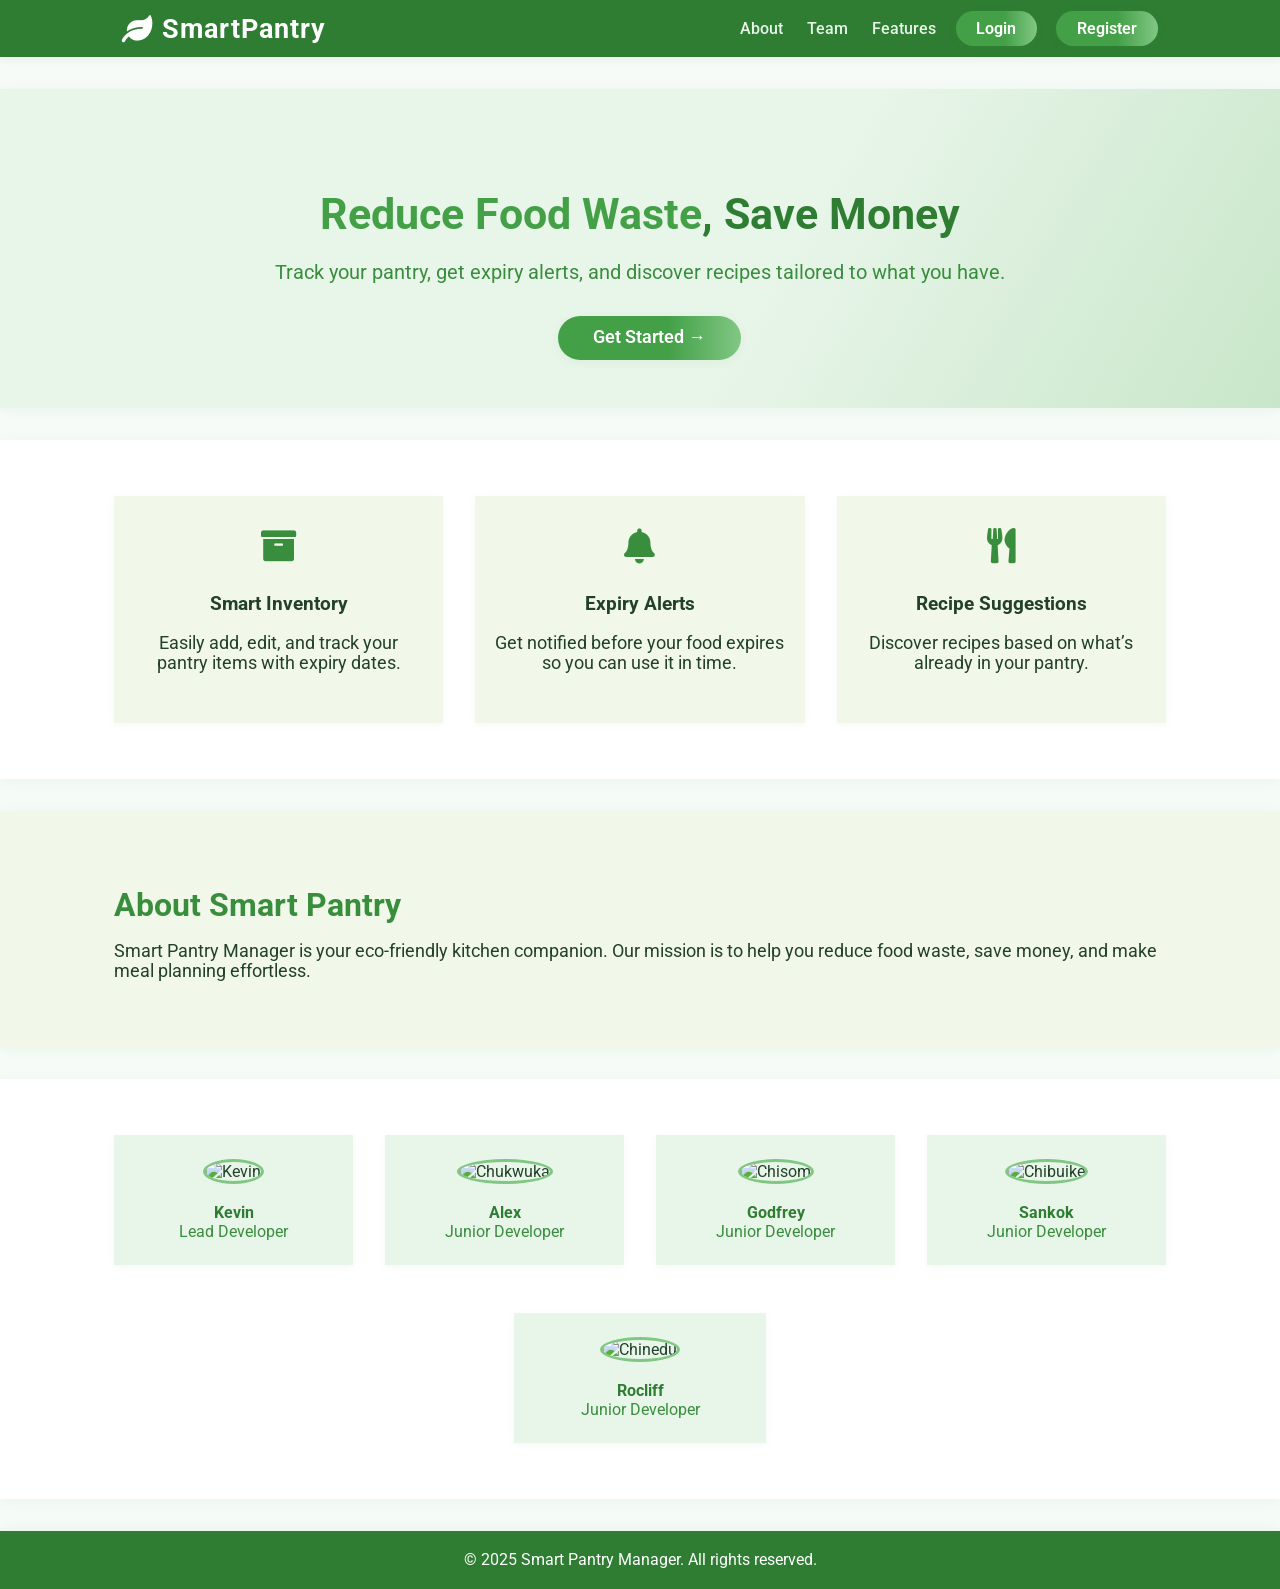
==== index.html @ 41679a23 "added code to landing page and styling" ====
<!DOCTYPE html>
<html lang="en">
<head>
  <meta charset="UTF-8">
  <meta name="viewport" content="width=device-width, initial-scale=1.0">
  <title>Smart Pantry Manager</title>
  <link rel="stylesheet" href="styles.css">
  <!-- Google Fonts and Font Awesome for icons -->
  <link rel="stylesheet" href="https://cdnjs.cloudflare.com/ajax/libs/font-awesome/5.15.3/css/all.min.css">
  <link href="https://fonts.googleapis.com/css2?family=Roboto:wght@400;500;700&display=swap" rel="stylesheet">
</head>
<body>
  <!-- Sticky Navbar -->
  <nav class="navbar">
    <div class="container">
      <a href="#" class="logo"><i class="fas fa-leaf"></i> SmartPantry</a>
      <div class="nav-links">
        <a href="#about">About</a>
        <a href="#team">Team</a>
        <a href="#features">Features</a>
        <a href="login.html" class="button login-link">Login</a>
        <a href="register.html" class="button register-link">Register</a>
      </div>
    </div>
  </nav>

  <!-- Hero Section with Call To Action -->
  <section class="hero">
    <div class="container">
      <h1><span class="accent-green">Reduce Food Waste</span>, Save Money</h1>
      <p>Track your pantry, get expiry alerts, and discover recipes tailored to what you have.</p>
      <a href="register.html" class="button cta-button">Get Started &rarr;</a>
    </div>
  </section>

  <!-- Features Section -->
  <section id="features" class="section">
    <div class="container features-flex">
      <div class="feature-card">
        <i class="fas fa-archive feature-icon"></i>
        <h3>Smart Inventory</h3>
        <p>Easily add, edit, and track your pantry items with expiry dates.</p>
      </div>
      <div class="feature-card">
        <i class="fas fa-bell feature-icon"></i>
        <h3>Expiry Alerts</h3>
        <p>Get notified before your food expires so you can use it in time.</p>
      </div>
      <div class="feature-card">
        <i class="fas fa-utensils feature-icon"></i>
        <h3>Recipe Suggestions</h3>
        <p>Discover recipes based on what’s already in your pantry.</p>
      </div>
    </div>
  </section>

  <!-- About Section -->
  <section id="about" class="section">
    <div class="container">
      <h2>About Smart Pantry</h2>
      <p>
        Smart Pantry Manager is your eco-friendly kitchen companion. Our mission is to help you reduce food waste, save money, and make meal planning effortless.
      </p>
    </div>
  </section>

  <!-- Team Section -->
  <section id="team" class="section">
    <div class="container team-flex">
      <div class="team-member">
        <img src="https://randomuser.me/api/portraits/men/11.jpg" alt="Kevin">
        <h4>Kevin</h4>
        <p>Lead Developer</p>
      </div>
      <div class="team-member">
        <img src="https://randomuser.me/api/portraits/men/12.jpg" alt="Chukwuka">
        <h4>Alex</h4>
        <p>Junior Developer</p>
      </div>
      <div class="team-member">
        <img src="https://randomuser.me/api/portraits/men/13.jpg" alt="Chisom">
        <h4>Godfrey</h4>
        <p>Junior Developer</p>
      </div>
      <div class="team-member">
        <img src="https://randomuser.me/api/portraits/men/14.jpg" alt="Chibuike">
        <h4>Sankok</h4>
        <p>Junior Developer</p>
      </div>
      <div class="team-member">
        <img src="https://randomuser.me/api/portraits/men/15.jpg" alt="Chinedu">
        <h4>Rocliff</h4>
        <p>Junior Developer</p>
      </div>
    </div>
  </section>

  <!-- Footer -->
  <footer class="footer">
    <div class="container">
      <span>&copy; 2025 Smart Pantry Manager. All rights reserved.</span>
    </div>
  </footer>
</body>
</html>
---- styles.css ----
/* Base styles */
body {
  font-family: 'Roboto', Arial, sans-serif;
  margin: 0;
  background: #f6fbf7;
  color: #23402a;
}

.accent-green {
  color: #43a047;
}

/* Navbar */
.navbar {
  position: sticky;
  top: 0;
  background: #2e7d32;
  color: #fff;
  box-shadow: 0 2px 8px rgba(44, 62, 80, 0.07);
  z-index: 100;
  margin-top: 0;
  border-radius: 0;
}

.navbar .container {
  display: flex;
  align-items: center;
  justify-content: space-between;
  padding: 0.7rem 2rem;
}

.logo {
  font-size: 1.7rem;
  font-weight: 700;
  color: #fff;
  text-decoration: none;
  letter-spacing: 1px;
  display: flex;
  align-items: center;
  gap: 0.5rem;
}

.nav-links {
  display: flex;
  align-items: center;
}

.nav-links a {
  color: #e8f5e9;
  text-decoration: none;
  margin-left: 1.5rem;
  font-weight: 500;
  transition: color 0.2s;
}

.nav-links a:hover {
  color: #b2dfdb;
}

.nav-links .button,
.button {
  background: linear-gradient(90deg, #43a047 60%, #81c784 100%);
  color: #fff !important;
  border: none;
  border-radius: 24px;
  padding: 0.5rem 1.3rem;
  margin-left: 1.2rem;
  font-weight: 600;
  box-shadow: 0 2px 8px rgba(67, 160, 71, 0.08);
  transition: background 0.2s, box-shadow 0.2s;
  text-decoration: none;
  display: inline-block;
}

.nav-links .button:hover,
.button:hover {
  background: linear-gradient(90deg, #388e3c 60%, #66bb6a 100%);
  box-shadow: 0 4px 16px rgba(67, 160, 71, 0.15);
  color: #fff !important;
}

/* Hero Section */
.hero {
  background: linear-gradient(120deg, #e8f5e9 60%, #c8e6c9 100%);
  padding: 4rem 0 3rem 0;
  text-align: center;
  margin-top: 2rem;
  box-shadow: 0 2px 12px rgba(67, 160, 71, 0.07);
  border-radius: 0;
}

.hero h1 {
  font-size: 2.7rem;
  font-weight: 700;
  color: #2e7d32;
  margin-bottom: 1rem;
}

.hero p {
  font-size: 1.25rem;
  color: #388e3c;
  margin-bottom: 2rem;
}

.cta-button {
  font-size: 1.1rem;
  padding: 0.7rem 2.2rem;
}

/* Features Section */
.features-flex {
  display: flex;
  flex-wrap: wrap;
  gap: 2rem;
  justify-content: space-between;
  align-items: stretch;
}

.feature-card {
  flex: 1;
  min-width: 220px;
  background: #f1f8e9;
  border-radius: 0;
  padding: 2rem 1.2rem;
  margin: 0.5rem 0;
  box-shadow: 0 2px 8px rgba(67, 160, 71, 0.06);
  text-align: center;
  transition: box-shadow 0.2s;
}

.feature-card:hover {
  box-shadow: 0 6px 24px rgba(67, 160, 71, 0.13);
}

.feature-icon {
  font-size: 2.2rem;
  color: #388e3c;
  margin-bottom: 0.7rem;
}

/* Section Styles */
.section {
  padding: 3rem 0;
  background: #fff;
  box-shadow: 0 2px 12px rgba(67, 160, 71, 0.07);
  border-radius: 0;
  margin: 2rem 0;
}

.section:nth-child(even) {
  background: #f1f8e9;
}

.section h2 {
  color: #388e3c;
  font-size: 2rem;
  margin-bottom: 0.7rem;
}

.section p {
  color: #23402a;
  font-size: 1.1rem;
}

/* Team Section */
.team-flex {
  display: flex;
  gap: 2rem;
  flex-wrap: wrap;
  justify-content: center;
  align-items: flex-start;
}

.team-member {
  flex: 1;
  min-width: 180px;
  max-width: 220px;
  background: #e8f5e9;
  border-radius: 0;
  text-align: center;
  padding: 1.5rem 1rem;
  margin: 0.5rem 0;
  box-shadow: 0 2px 8px rgba(67, 160, 71, 0.06);
}

.team-member img {
  width: 80px;
  border-radius: 50%;
  border: 3px solid #81c784;
  margin-bottom: 0.7rem;
}

.team-member h4 {
  margin: 0.5rem 0 0 0;
  color: #2e7d32;
}

.team-member p {
  margin: 0;
  color: #388e3c;
  font-size: 1rem;
}

/* Footer */
.footer {
  background: #2e7d32;
  color: #fff;
  text-align: center;
  padding: 1.2rem 0;
  margin-top: 2rem;
  border-radius: 0;
  box-shadow: 0 -2px 12px rgba(67, 160, 71, 0.07);
}

/* Container Utility */
.container {
  max-width: 1100px;
  margin: 0 auto;
  padding: 0 1.5rem;
  /* Add a little vertical spacing between containers */
  box-sizing: border-box;
}

/* Responsive */
@media (max-width: 900px) {
  .features-flex,
  .team-flex {
    flex-direction: column;
    gap: 1.5rem;
  }
}

@media (max-width: 700px) {
  .navbar .container,
  .container {
    flex-direction: column;
    align-items: flex-start;
    padding: 0.7rem 1rem;
  }
  .nav-links {
    margin-top: 0.7rem;
    flex-direction: column;
    gap: 0.5rem;
  }
  .hero h1 {
    font-size: 2rem;
  }
  .section h2 {
    font-size: 1.3rem;
  }
}
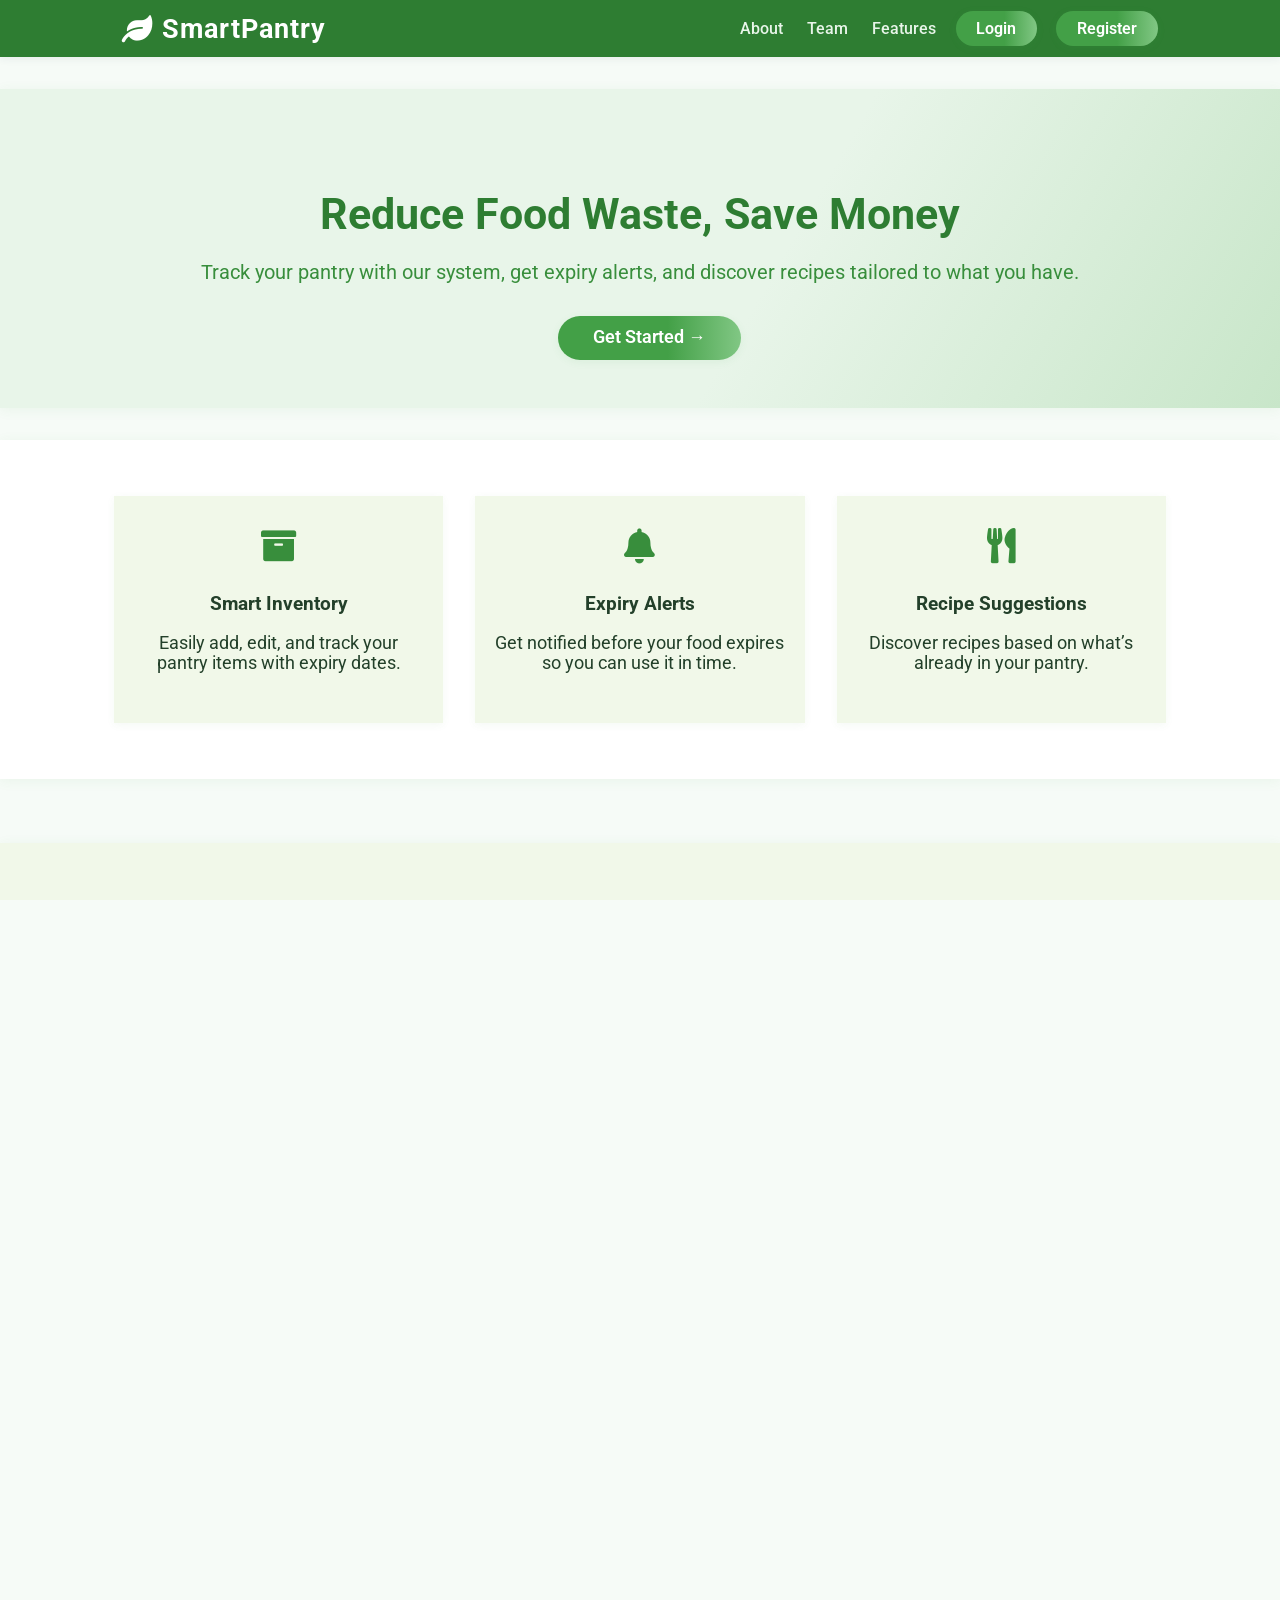
==== commit 754db518: "Minor tweaks" ====
--- a/index.html
+++ b/index.html
@@ -28,7 +28,7 @@
   <section class="hero">
     <div class="container">
       <h1><span class="accent-green">Reduce Food Waste</span>, Save Money</h1>
-      <p>Track your pantry, get expiry alerts, and discover recipes tailored to what you have.</p>
+      <p>Track your pantry with our system, get expiry alerts, and discover recipes tailored to what you have.</p>
       <a href="register.html" class="button cta-button">Get Started &rarr;</a>
     </div>
   </section>
--- a/styles.css
+++ b/styles.css
@@ -1,4 +1,12 @@
-/* Base styles */
+/* === General Styles (Affects all pages: index.html, login.html, register.html, etc.) === */
+html, body {
+  width: 100%;
+  min-width: 0;
+  max-width: 100vw;
+  overflow-x: hidden;
+  box-sizing: border-box;
+}
+
 body {
   font-family: 'Roboto', Arial, sans-serif;
   margin: 0;
@@ -6,11 +14,7 @@
   color: #23402a;
 }
 
-.accent-green {
-  color: #43a047;
-}
-
-/* Navbar */
+/* === Navbar (index.html) === */
 .navbar {
   position: sticky;
   top: 0;
@@ -79,7 +83,7 @@
   color: #fff !important;
 }
 
-/* Hero Section */
+/* === Hero Section (index.html) === */
 .hero {
   background: linear-gradient(120deg, #e8f5e9 60%, #c8e6c9 100%);
   padding: 4rem 0 3rem 0;
@@ -107,7 +111,7 @@
   padding: 0.7rem 2.2rem;
 }
 
-/* Features Section */
+/* === Features Section (index.html) === */
 .features-flex {
   display: flex;
   flex-wrap: wrap;
@@ -138,7 +142,7 @@
   margin-bottom: 0.7rem;
 }
 
-/* Section Styles */
+/* === Section Styles (index.html) === */
 .section {
   padding: 3rem 0;
   background: #fff;
@@ -162,7 +166,7 @@
   font-size: 1.1rem;
 }
 
-/* Team Section */
+/* === Team Section (index.html) === */
 .team-flex {
   display: flex;
   gap: 2rem;
@@ -201,7 +205,124 @@
   font-size: 1rem;
 }
 
-/* Footer */
+/* === Login Page Styles (login.html) === */
+.login-logo {
+  width: 100%;
+  display: flex;
+  justify-content: flex-start;
+  align-items: center;
+  padding: 2.5rem 0 1.5rem 2.5rem;
+}
+
+.login-logo .logo {
+  font-size: 1.5rem;
+  font-weight: 700;
+  color: #2e7d32;
+  text-decoration: none;
+  letter-spacing: 1px;
+  display: flex;
+  align-items: center;
+  gap: 0.5rem;
+}
+
+.login-container {
+  max-width: 400px;
+  margin: 3rem auto 2rem auto;
+  padding: 2.5rem 2rem 2rem 2rem;
+  background: #fff;
+  box-shadow: 0 4px 24px rgba(67, 160, 71, 0.13);
+  border-radius: 18px;
+  display: flex;
+  flex-direction: column;
+  align-items: stretch;
+}
+
+.login-container h2 {
+  text-align: center;
+  margin-bottom: 1.5rem;
+  color: #2e7d32;
+  font-weight: 700;
+  letter-spacing: 0.5px;
+}
+
+.form-group {
+  margin-bottom: 1.2rem;
+}
+
+.form-group label {
+  display: block;
+  margin-bottom: 0.4rem;
+  font-weight: 500;
+  color: #23402a;
+}
+
+.form-group input {
+  width: 100%;
+  padding: 0.6rem;
+  border: 1px solid #ccc;
+  border-radius: 6px;
+  font-family: inherit;
+  font-size: 1rem;
+  background: #f6fbf7;
+  transition: border-color 0.2s;
+}
+
+.form-group input:focus {
+  border-color: #43a047;
+  outline: none;
+}
+
+.login-button {
+  width: 100%;
+  padding: 0.7rem;
+  background: linear-gradient(90deg, #43a047 60%, #81c784 100%);
+  color: #fff;
+  border: none;
+  border-radius: 24px;
+  font-size: 1rem;
+  font-weight: bold;
+  cursor: pointer;
+  transition: background 0.3s ease;
+  margin-top: 0.5rem;
+}
+
+.login-button:hover {
+  background: linear-gradient(90deg, #388e3c 60%, #66bb6a 100%);
+}
+
+.login-footer {
+  text-align: center;
+  margin-top: 1.5rem;
+  font-size: 0.97rem;
+}
+
+.login-footer .register-link {
+  margin-left: 0.5rem;
+  padding: 0.4rem 1.2rem;
+  font-size: 1rem;
+  border-radius: 24px;
+  background: linear-gradient(90deg, #43a047 60%, #81c784 100%);
+  color: #fff !important;
+  text-decoration: none;
+  font-weight: 600;
+  transition: background 0.2s;
+  display: inline-block;
+}
+
+.login-footer .register-link:hover {
+  background: linear-gradient(90deg, #388e3c 60%, #66bb6a 100%);
+  color: #fff !important;
+}
+
+/* === Container Utility (all pages) === */
+.container {
+  max-width: 1100px;
+  margin: 0 auto;
+  padding: 0 1.5rem;
+  box-sizing: border-box;
+}
+
+/* === Footer (all pages) === */
 .footer {
   background: #2e7d32;
   color: #fff;
@@ -212,16 +333,22 @@
   box-shadow: 0 -2px 12px rgba(67, 160, 71, 0.07);
 }
 
-/* Container Utility */
-.container {
-  max-width: 1100px;
-  margin: 0 auto;
-  padding: 0 1.5rem;
-  /* Add a little vertical spacing between containers */
-  box-sizing: border-box;
-}
-
-/* Responsive */
+/* === Sticky Footer (all pages) === */
+html, body {
+  height: 100%;
+}
+
+body {
+  min-height: 100vh;
+  display: flex;
+  flex-direction: column;
+}
+
+.footer {
+  margin-top: auto;
+}
+
+/* === Responsive (all pages) === */
 @media (max-width: 900px) {
   .features-flex,
   .team-flex {
@@ -248,4 +375,361 @@
   .section h2 {
     font-size: 1.3rem;
   }
+  .login-container {
+    padding: 1.2rem 0.7rem 1.2rem 0.7rem;
+    margin: 2rem 0.5rem 1rem 0.5rem;
+  }
+  .login-logo {
+    padding: 1.2rem 0 0.7rem 1.2rem;
+  }
+}
+
+/* === Register Page Styles (register.html) === */
+.register-container {
+  max-width: 400px;
+  margin: 3rem auto 2rem auto;
+  padding: 2.5rem 2rem 2rem 2rem;
+  background: #fff;
+  box-shadow: 0 4px 24px rgba(67, 160, 71, 0.13);
+  border-radius: 18px;
+  display: flex;
+  flex-direction: column;
+  align-items: stretch;
+}
+
+.register-container h2 {
+  text-align: center;
+  margin-bottom: 1.5rem;
+  color: #2e7d32;
+  font-weight: 700;
+  letter-spacing: 0.5px;
+}
+
+.register-container form {
+  width: 100%;
+}
+
+.form-group {
+  margin-bottom: 1.2rem;
+}
+
+.form-group label {
+  display: block;
+  margin-bottom: 0.4rem;
+  font-weight: 500;
+  color: #23402a;
+}
+
+.form-group input[type="text"],
+.form-group input[type="email"],
+.form-group input[type="password"] {
+  width: 100%;
+  padding: 0.6rem;
+  border: 1px solid #ccc;
+  border-radius: 6px;
+  font-family: inherit;
+  font-size: 1rem;
+  background: #f6fbf7;
+  transition: border-color 0.2s;
+}
+
+.form-group input:focus {
+  border-color: #43a047;
+  outline: none;
+}
+
+fieldset.form-group {
+  border: 1px solid #e0e0e0;
+  border-radius: 6px;
+  padding: 1rem;
+  margin-bottom: 1.2rem;
+  background: #f6fbf7;
+}
+
+fieldset.form-group legend {
+  font-weight: 600;
+  color: #388e3c;
+  margin-bottom: 0.5rem;
+}
+
+.login-button {
+  width: 100%;
+  padding: 0.7rem;
+  background: linear-gradient(90deg, #43a047 60%, #81c784 100%);
+  color: #fff;
+  border: none;
+  border-radius: 24px;
+  font-size: 1rem;
+  font-weight: bold;
+  cursor: pointer;
+  transition: background 0.3s ease;
+  margin-top: 0.5rem;
+}
+
+.login-button:hover {
+  background: linear-gradient(90deg, #388e3c 60%, #66bb6a 100%);
+}
+
+.login-footer {
+  text-align: center;
+  margin-top: 1.5rem;
+  font-size: 0.97rem;
+}
+
+.login-footer .register-link {
+  margin-left: 0.5rem;
+  padding: 0.4rem 1.2rem;
+  font-size: 1rem;
+  border-radius: 24px;
+  background: linear-gradient(90deg, #43a047 60%, #81c784 100%);
+  color: #fff !important;
+  text-decoration: none;
+  font-weight: 600;
+  transition: background 0.2s;
+  display: inline-block;
+}
+
+.login-footer .register-link:hover {
+  background: linear-gradient(90deg, #388e3c 60%, #66bb6a 100%);
+  color: #fff !important;
+}
+
+/* Responsive for register page */
+@media (max-width: 700px) {
+  .register-container {
+    padding: 1.2rem 0.7rem 1.2rem 0.7rem;
+    margin: 2rem 0.5rem 1rem 0.5rem;
+  }
+  .login-logo {
+    padding: 1.2rem 0 0.7rem 1.2rem;
+  }
+}
+
+
+/* === Pantry Management Page Styles (pantry_mgt.html) === */
+.pantry-header {
+  display: flex;
+  justify-content: space-between;
+  align-items: center;
+  padding: 2rem 2rem 1rem 2rem;
+}
+
+.pantry-container {
+  max-width: 500px;
+  margin: 2rem auto;
+  background: #fff;
+  box-shadow: 0 4px 24px rgba(67, 160, 71, 0.13);
+  border-radius: 18px;
+  padding: 2rem;
+}
+
+.pantry-form-fields {
+  display: flex;
+  gap: 1.5rem;
+  flex-wrap: wrap;
+  align-items: flex-end;
+  margin-bottom: 1.5rem;
+}
+
+.pantry-form-fields input[type="text"],
+.pantry-form-fields input[type="date"] {
+  flex: 1 1 120px;
+  padding: 0.5rem;
+  border: 1px solid #ccc;
+  border-radius: 6px;
+  font-size: 1rem;
+  background: #f6fbf7;
+}
+
+.pantry-items-list {
+  margin-bottom: 1rem;
+}
+
+.pantry-item-preview {
+  background: #e8f5e9;
+  border: 1px solid #b2dfdb;
+  border-radius: 6px;
+  padding: 0.5rem 1rem;
+  margin-bottom: 0.5rem;
+  display: flex;
+  justify-content: space-between;
+  align-items: center;
+}
+
+.pantry-list-section {
+  max-width: 700px;
+  margin: 2rem auto;
+  background: #fff;
+  box-shadow: 0 4px 24px rgba(67, 160, 71, 0.13);
+  border-radius: 18px;
+  padding: 2rem;
+}
+
+.pantry-list-item {
+  display: flex;
+  align-items: center;
+  justify-content: space-between;
+  background: #f1f8e9;
+  border: 1px solid #b2dfdb;
+  border-radius: 6px;
+  padding: 0.7rem 1rem;
+  margin-bottom: 0.7rem;
+}
+
+.pantry-list-item .days-remaining {
+  font-weight: bold;
+  color: #2e7d32;
+}
+
+.pantry-list-item input[type="checkbox"] {
+  margin-right: 1rem;
+}
+
+@media (max-width: 700px) {
+  .pantry-container, .pantry-list-section {
+    padding: 1rem 0.5rem;
+    margin: 1rem 0.2rem;
+  }
+  .pantry-header {
+    flex-direction: column;
+    gap: 1rem;
+    padding: 1rem 0.5rem 0.5rem 0.5rem;
+  }
+}
+
+
+/* === Pantry Management Page Styles (pantry_mgt.html) === */
+.pantry-header {
+  display: flex;
+  justify-content: flex-end;
+  align-items: center;
+  padding: 2rem 2rem 1rem 2rem;
+}
+
+.pantry-container {
+  max-width: 500px;
+  margin: 2rem auto;
+  background: #fff;
+  box-shadow: 0 4px 24px rgba(67, 160, 71, 0.13);
+  border-radius: 18px;
+  padding: 2rem;
+}
+
+.pantry-form-fields {
+  display: flex;
+  gap: 1.5rem;
+  margin-bottom: 1.5rem;
+  flex-wrap: wrap;
+}
+
+.pantry-form-fields input[type="text"],
+.pantry-form-fields input[type="date"] {
+  flex: 1 1 120px;
+  padding: 0.5rem;
+  border: 1px solid #ccc;
+  border-radius: 6px;
+  font-size: 1rem;
+  background: #f6fbf7;
+}
+
+.pantry-list-section {
+  margin-top: 2rem;
+  background: #f1f8e9;
+  border-radius: 12px;
+  padding: 1.5rem 1rem;
+  box-shadow: 0 2px 8px rgba(67, 160, 71, 0.06);
+}
+
+.pantry-list-section h3 {
+  margin-top: 0;
+  color: #2e7d32;
+}
+
+@media (max-width: 700px) {
+  .pantry-container, .pantry-list-section {
+    padding: 1rem 0.5rem;
+    margin: 1rem 0.2rem;
+  }
+  .pantry-header {
+    flex-direction: column;
+    gap: 1rem;
+    padding: 1rem 0.5rem 0.5rem 0.5rem;
+  }
+}
+
+
+/* === Recipes Page Styles (recipes.html) === */
+.recipes-container {
+  max-width: 700px;
+  margin: 2rem auto;
+  background: #fff;
+  box-shadow: 0 4px 24px rgba(67, 160, 71, 0.13);
+  border-radius: 18px;
+  padding: 2rem;
+}
+
+.pantry-items-list {
+  list-style: disc inside;
+  background: #f1f8e9;
+  border-radius: 8px;
+  padding: 1rem 1.5rem;
+  margin-bottom: 2rem;
+  color: #23402a;
+}
+
+.recipes-list {
+  display: flex;
+  flex-direction: column;
+  gap: 1.5rem;
+}
+
+.recipe-card {
+  background: #e8f5e9;
+  border-radius: 8px;
+  box-shadow: 0 2px 8px rgba(67, 160, 71, 0.06);
+  padding: 1.2rem 1rem;
+}
+
+.recipe-card h3 {
+  margin-top: 0;
+  color: #2e7d32;
+}
+
+.recipe-card ul {
+  margin: 0.5rem 0 1rem 0;
+  padding-left: 1.2rem;
+}
+
+.recipe-card p {
+  margin: 0;
+  color: #23402a;
+}
+
+@media (max-width: 700px) {
+  .recipes-container {
+    padding: 1rem 0.5rem;
+    margin: 1rem 0.2rem;
+  }
+}
+
+
+.back-button {
+  display: inline-block;
+  margin-bottom: 1.5rem;
+  padding: 0.5rem 1.3rem;
+  background: linear-gradient(90deg, #43a047 60%, #81c784 100%);
+  color: #fff !important;
+  border: none;
+  border-radius: 24px;
+  font-weight: 600;
+  text-decoration: none;
+  font-size: 1rem;
+  box-shadow: 0 2px 8px rgba(67, 160, 71, 0.08);
+  transition: background 0.2s, box-shadow 0.2s;
+}
+
+.back-button:hover {
+  background: linear-gradient(90deg, #388e3c 60%, #66bb6a 100%);
+  color: #fff !important;
+  box-shadow: 0 4px 16px rgba(67, 160, 71, 0.15);
 }
